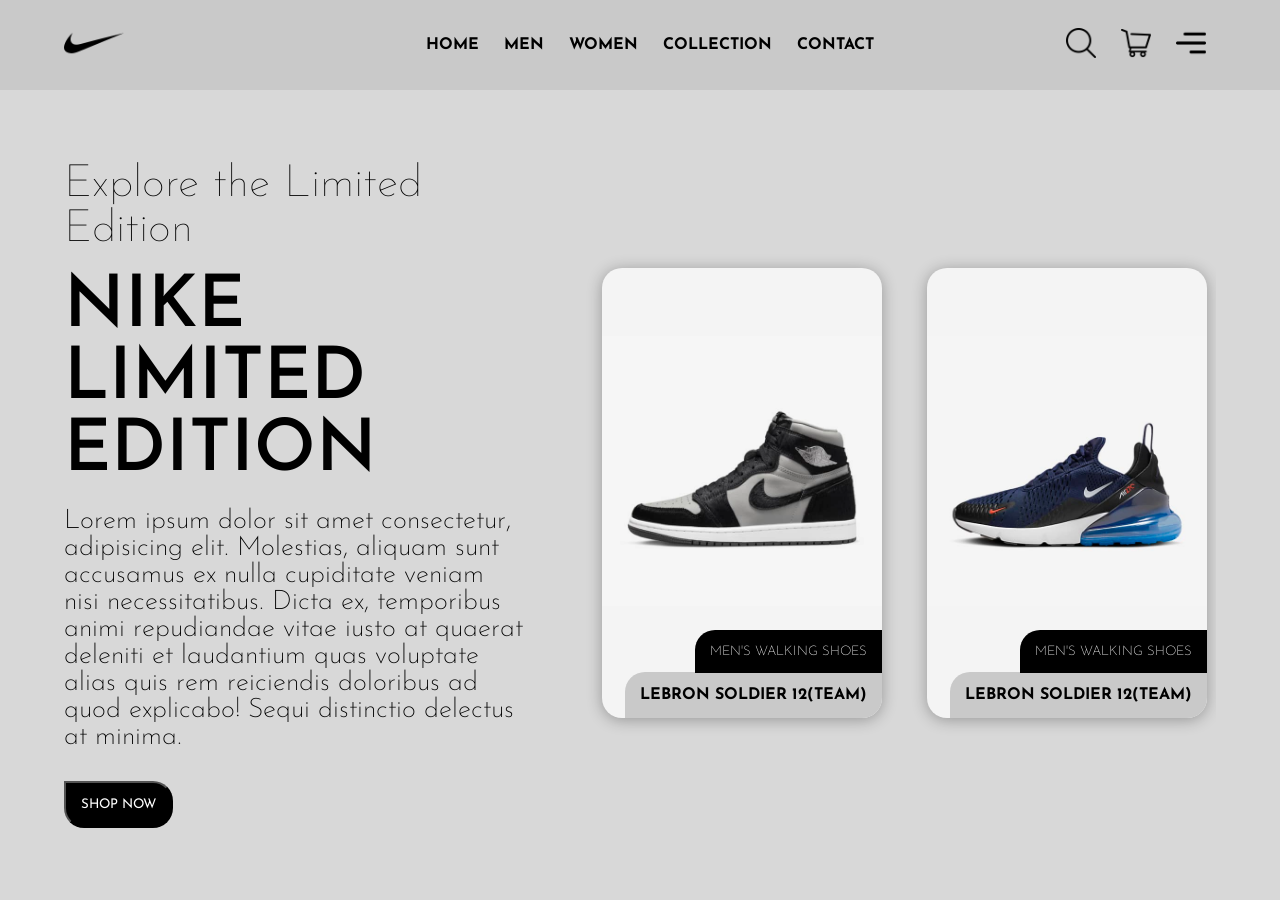
==== index.html @ e87dacc9 "rename" ====
<!DOCTYPE html>
<html lang="en">
<head>
    <meta charset="UTF-8">
    <meta http-equiv="X-UA-Compatible" content="IE=edge">
    <meta name="viewport" content="width=device-width, initial-scale=1.0">
    <title>NIKE | SHOES</title>
    <link rel="stylesheet" href="./style.css">
    <link rel="preconnect" href="https://fonts.googleapis.com"><link rel="preconnect" href="https://fonts.gstatic.com" crossorigin><link href="https://fonts.googleapis.com/css2?family=Josefin+Sans:ital,wght@0,100;0,200;0,500&display=swap" rel="stylesheet">
    <link rel = "icon" href="/src/nike.png" type = "image/x-icon">
</head>
<body>
    <div class="main">

        <div class="nav-container">
            <div class="nav">
                <div class="nikeLogo">
                    <img class="nk" src="./src/nike.png" alt="">
                </div>
                <div class="pages">
                    <a href="#">HOME</a>
                    <a href="#">MEN</a>
                    <a href="#">WOMEN</a>
                    <a href="#">COLLECTION</a>
                    <a href="#">CONTACT</a>
                </div>
                <div class="options">
                    <img class="opt" src="./src/search.png" alt="">
                    <img class="opt" src="./src/cart.png" alt="">
                    <img class="opt" src="./src/menu.png" alt="">
                </div>
            </div>
        </div>
        <div class="content">
            <div class="left">
                <h6 class="t1">Explore the Limited Edition</h6>
                <h1 class="t2">NIKE LIMITED EDITION</h1>
                <h3 class="t3">Lorem ipsum dolor sit amet consectetur, adipisicing elit. Molestias, aliquam sunt accusamus ex nulla cupiditate veniam nisi necessitatibus. Dicta ex, temporibus animi repudiandae vitae iusto at quaerat deleniti et laudantium quas voluptate alias quis rem reiciendis doloribus ad quod explicabo! Sequi distinctio delectus at minima.</h3>
                <button class="shop">
                    SHOP NOW
                </button>
            </div>

            <div class="right">
                <div class="shoe">
                    <img cls="s" src="./src/shoe1.png" alt="">
                    <h4>LeBron Soldier 12(Team)</h4>
                    <h5>Men's Walking Shoes</h5>
                </div>
                <div class="shoe">
                    <img cls="s" src="./src/shoe2.png" alt="">
                    <h4>LeBron Soldier 12(Team)</h4>
                    <h5>Men's Walking Shoes</h5>
                </div>
                <div class="shoe">
                    <img cls="s" src="./src/shoe3.png" alt="">
                    <h4>LeBron Soldier 12(Team)</h4>
                    <h5>Men's Walking Shoes</h5>
                </div>
                <div class="shoe">
                    <img cls="s" src="./src/shoe4.png" alt="">
                    <h4>LeBron Soldier 12(Team)</h4>
                    <h5>Men's Walking Shoes</h5>
                </div>
                <div class="shoe">
                    <img cls="s" src="./src/shoe5.png" alt="">
                    <h4>LeBron Soldier 12(Team)</h4>
                    <h5>Men's Walking Shoes</h5>
                </div>
                <div class="shoe">
                    <img cls="s" src="./src/shoe6.png" alt="">
                    <h4>LeBron Soldier 12(Team)</h4>
                    <h5>Men's Walking Shoes</h5>
                </div>
            </div>
        </div>
    </div>
    
</body>
</html>
---- style.css ----
*{
    margin: 0;
    padding: 0;
    box-sizing: border-box;
    font-family: 'Josefin Sans', sans-serif;
}
html,body{
    /* width: 100%; */
    height: 100%;
    background: rgb(216, 216, 216);
}

.nav-container{
    width: 100%;
    display: flex;
    align-items: center;
    background: rgb(201, 201, 201);
}
.pages{
    display: flex;
    margin: 30px;
    gap: 25px;
    margin-left: 150px;
    
}
a{
    text-decoration: none;
    color: black;
} 
.opt{
    height: 30px;
    margin: 10px;
}
.nk{
    height: 60px;
}

.nav{
    width: 90%;
    min-height: 10vh;
    margin: auto;
    display: flex;
    align-items: center;
    justify-content: space-between;
    font-weight: 700;
}

/* TEXT */
h1{
    font-weight: 600;
    font-size: 8vh;
}
h3{
    font-weight: 200;
    font-size: 3vh;
}
h6{
    font-weight: 100;
    font-size: 5vh;
}


.content{
    height: 90vh;
    width: 90%;
    margin: auto;
    /* padding-top: 100px; */
    display: flex;
    justify-content: space-between;
    align-items: center;
}
.left{
    width: 40%;
    min-height: 50vh;
    position: relative;
}
.right{
    width: 55%;
    min-height: 50vh;
    position: relative;
    /* display: flex; */
    overflow-x:auto;
    white-space: nowrap;
}
.right::-webkit-scrollbar{
    display: none;
}
.t1{
    margin-bottom: 20px;
}
.t2{
    margin-bottom: 20px;
}
.t3{
    margin-bottom: 30px;
}
.shop{
    background: black;
    color: white;
    padding: 15px;
    border-radius: 20px;
    border-top-left-radius: 0px;
}


.shoe{
    height: 450px;
    width: 280px;
    background-color: rgb(244, 244, 244);
    position: relative;
    box-shadow: 0px 2px 15px rgba(0, 0, 0,.3);
    border-radius: 20px;
    margin: 20px;
    display: inline-block;
}
.shoe img{
    height: 60%;
    width: 100%;
    top:15%;
    object-fit:cover;
    position: absolute;
}
.shoe h4{
    position: absolute;
    bottom: 0%;
    right: 0%;
    background:  rgb(201, 201, 201);
    padding: 15px;
    text-transform: uppercase;
    border-top-left-radius: 20px;
    border-bottom-right-radius: 20px;
}
.shoe h5{
    position: absolute;
    font-weight: 200;
    bottom: 10%;
    right: 0%;
    background:  rgb(0, 0, 0);
    color: white;
    padding: 15px;
    text-transform: uppercase;
    border-top-left-radius: 20px;
}
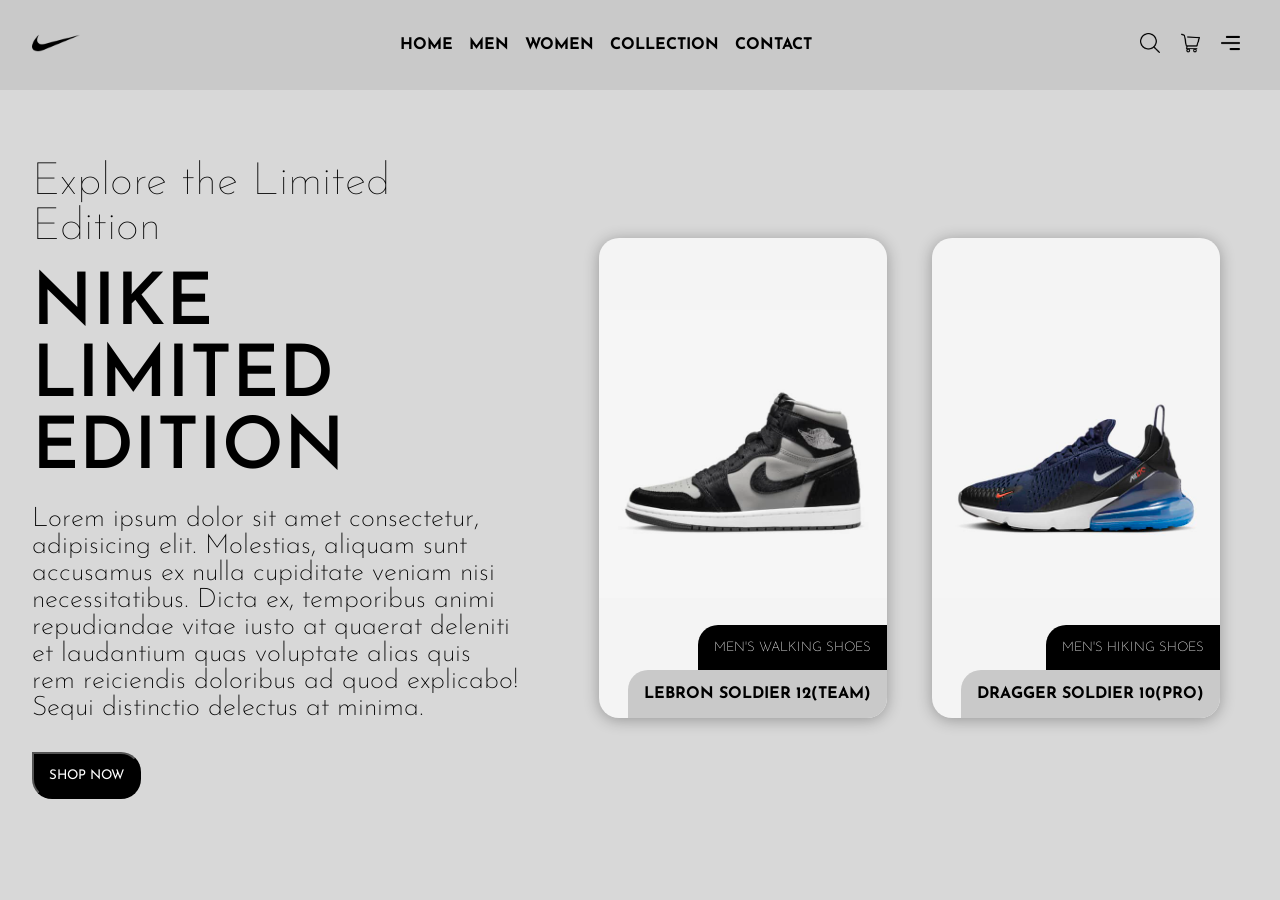
==== commit 7e57fc75: "semi responsive" ====
--- a/index.html
+++ b/index.html
@@ -6,6 +6,7 @@
     <meta name="viewport" content="width=device-width, initial-scale=1.0">
     <title>NIKE | SHOES</title>
     <link rel="stylesheet" href="./style.css">
+    <link rel="stylesheet" href="/stylesRes.css">
     <link rel="preconnect" href="https://fonts.googleapis.com"><link rel="preconnect" href="https://fonts.gstatic.com" crossorigin><link href="https://fonts.googleapis.com/css2?family=Josefin+Sans:ital,wght@0,100;0,200;0,500&display=swap" rel="stylesheet">
     <link rel = "icon" href="/src/nike.png" type = "image/x-icon">
 </head>
@@ -49,32 +50,44 @@
                 </div>
                 <div class="shoe">
                     <img cls="s" src="./src/shoe2.png" alt="">
-                    <h4>LeBron Soldier 12(Team)</h4>
-                    <h5>Men's Walking Shoes</h5>
+                    <h4>Dragger Soldier 10(Pro)</h4>
+                    <h5>Men's Hiking Shoes</h5>
                 </div>
                 <div class="shoe">
                     <img cls="s" src="./src/shoe3.png" alt="">
-                    <h4>LeBron Soldier 12(Team)</h4>
-                    <h5>Men's Walking Shoes</h5>
+                    <h4>LeBron Ultra 12(Team)</h4>
+                    <h5>Men's Running Shoes</h5>
                 </div>
                 <div class="shoe">
                     <img cls="s" src="./src/shoe4.png" alt="">
-                    <h4>LeBron Soldier 12(Team)</h4>
-                    <h5>Men's Walking Shoes</h5>
+                    <h4>LeBron Spider 12(Pro)</h4>
+                    <h5>Men's Party Shoes</h5>
                 </div>
                 <div class="shoe">
                     <img cls="s" src="./src/shoe5.png" alt="">
-                    <h4>LeBron Soldier 12(Team)</h4>
-                    <h5>Men's Walking Shoes</h5>
+                    <h4>Cobra Prada 12(Pro)</h4>
+                    <h5>Men's Sports Shoes</h5>
                 </div>
                 <div class="shoe">
                     <img cls="s" src="./src/shoe6.png" alt="">
-                    <h4>LeBron Soldier 12(Team)</h4>
-                    <h5>Men's Walking Shoes</h5>
+                    <h4>LeBron Speed 12(Team)</h4>
+                    <h5>Men's Jogging Shoes</h5>
                 </div>
             </div>
         </div>
+
+        <div class="foot">
+            <!-- <div class="it"> -->
+                <a href="#">HOME</a>
+                <a href="#">MEN</a>
+                <a href="#">WOMEN</a>
+                <a href="#">COLLECTION</a>
+                <a href="#">CONTACT</a>
+            <!-- </div> -->
+        </div>
+
     </div>
     
 </body>
-</html>+</html>
+
--- a/style.css
+++ b/style.css
@@ -6,43 +6,51 @@
 }
 html,body{
     /* width: 100%; */
-    height: 100%;
+    height: auto;
     background: rgb(216, 216, 216);
-}
-
-.nav-container{
-    width: 100%;
-    display: flex;
-    align-items: center;
-    background: rgb(201, 201, 201);
 }
 .pages{
     display: flex;
-    margin: 30px;
-    gap: 25px;
-    margin-left: 150px;
-    
+    gap: 1rem;    
 }
 a{
     text-decoration: none;
     color: black;
+    font-size: 1rem;
 } 
 .opt{
-    height: 30px;
-    margin: 10px;
+    height: 1.2rem;
+    margin: 0.5rem;
+}
+.options{
+    margin-right: 2rem;
+}
+.pages a:hover {
+    color:rgb(232, 232, 232);
+    animation: pg 0.5s ease;
 }
 .nk{
-    height: 60px;
+    height: 3rem;
+    margin-left: 2rem;
 }
 
+
+.nav-container{
+    width: 100%;
+    position:fixed;
+    display: flex;
+    align-items: center;
+    z-index: 2;
+}
 .nav{
-    width: 90%;
+    width: 100%;
     min-height: 10vh;
     margin: auto;
     display: flex;
     align-items: center;
     justify-content: space-between;
     font-weight: 700;
+    background: rgb(201, 201, 201);
 }
 
 /* TEXT */
@@ -61,10 +69,13 @@
 
 
 .content{
-    height: 90vh;
-    width: 90%;
+    height: auto;
+    /* width: 100%; */
+    z-index: 0;
     margin: auto;
-    /* padding-top: 100px; */
+    margin-left: 2rem;
+    margin-right: 2rem;
+    padding-top: 10rem;
     display: flex;
     justify-content: space-between;
     align-items: center;
@@ -101,11 +112,13 @@
     border-radius: 20px;
     border-top-left-radius: 0px;
 }
-
+.foot{
+    display: none;
+}
 
 .shoe{
-    height: 450px;
-    width: 280px;
+    height: 30rem;
+    width: 18rem;
     background-color: rgb(244, 244, 244);
     position: relative;
     box-shadow: 0px 2px 15px rgba(0, 0, 0,.3);
@@ -125,7 +138,7 @@
     bottom: 0%;
     right: 0%;
     background:  rgb(201, 201, 201);
-    padding: 15px;
+    padding: 1rem;
     text-transform: uppercase;
     border-top-left-radius: 20px;
     border-bottom-right-radius: 20px;
@@ -137,7 +150,16 @@
     right: 0%;
     background:  rgb(0, 0, 0);
     color: white;
-    padding: 15px;
+    padding: 1rem;
     text-transform: uppercase;
     border-top-left-radius: 20px;
-}+}
+
+@keyframes pg{
+    0%{
+        color: black;
+    }
+    100%{
+        color: white;
+    }
+}
--- a/stylesRes.css
+++ b/stylesRes.css
@@ -0,0 +1,46 @@
+@media screen and (max-width: 1024px) {
+    .content{
+        height: auto;
+        width: 100%;
+        /* margin: auto; */
+        /* padding-top: 100px; */
+        display: flex;
+        flex-direction: column;
+        justify-content: space-between;
+        align-items: center;
+        text-align: center;
+    }
+
+    .left{
+        margin: auto;
+    }
+    .right{
+        margin: auto;
+        align-items: center;
+        justify-content: center;
+        min-height: 50vh;
+        overflow-x: visible;
+    }
+    .pages{
+        display: none;
+    }
+
+    .foot{
+        display: flex;
+        /* position: fixed; */
+        z-index: 2;
+        width:100vw;
+        min-height: 5vh;
+        display: flex;
+        align-items: center;
+        justify-content: space-around;
+        font-weight: 700;
+        background: rgb(201, 201, 201);
+    }
+    .foot a{
+        font-size: .5rem;
+    }
+    .shoe{
+        display: flex;
+    }
+}
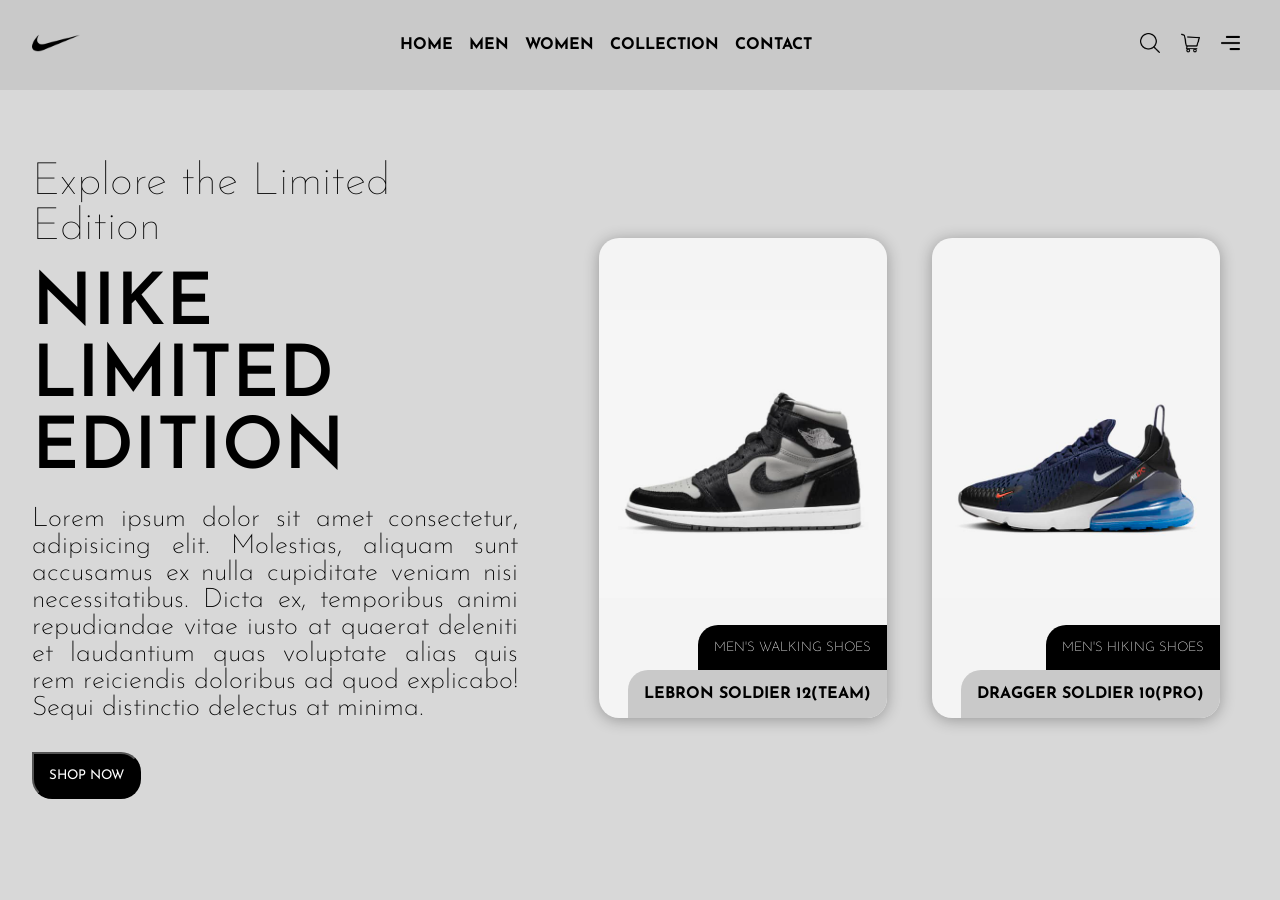
==== commit 094a26b9: "responsive 2.0" ====
--- a/index.html
+++ b/index.html
@@ -6,7 +6,7 @@
     <meta name="viewport" content="width=device-width, initial-scale=1.0">
     <title>NIKE | SHOES</title>
     <link rel="stylesheet" href="./style.css">
-    <link rel="stylesheet" href="/stylesRes.css">
+    <!-- <link rel="stylesheet" href="/stylesRes.css"> -->
     <link rel="preconnect" href="https://fonts.googleapis.com"><link rel="preconnect" href="https://fonts.gstatic.com" crossorigin><link href="https://fonts.googleapis.com/css2?family=Josefin+Sans:ital,wght@0,100;0,200;0,500&display=swap" rel="stylesheet">
     <link rel = "icon" href="/src/nike.png" type = "image/x-icon">
 </head>
--- a/style.css
+++ b/style.css
@@ -71,7 +71,7 @@
 .content{
     height: auto;
     /* width: 100%; */
-    z-index: 0;
+    /* z-index: 0; */
     margin: auto;
     margin-left: 2rem;
     margin-right: 2rem;
@@ -84,6 +84,9 @@
     width: 40%;
     min-height: 50vh;
     position: relative;
+}
+.t3{
+    text-align: justify;
 }
 .right{
     width: 55%;
@@ -163,3 +166,57 @@
         color: white;
     }
 }
+
+
+@media screen and (min-width:240px)and (max-width: 768px) {
+
+    .content{
+        height: auto;
+        width: 100%;
+        display: block;
+        margin-left: 0px;
+        margin-right: 0px;
+        align-items: center;
+        text-align: center;
+    }
+    .t3{
+        padding: 10px 20px;
+        text-align:center;
+        text-align: justify;
+    }
+    .left{
+        margin: auto;
+        width: 100%;
+        display: block;
+        align-items: center;
+    }
+    .right{
+        /* margin: auto; */
+        width: 100%;
+        display: flex;
+        flex-direction: column;
+        align-items: center;
+        overflow-x: visible;
+    }
+    .pages{
+        display: none;
+    }
+    .foot {
+        background: rgb(181, 181, 181);
+        width:100%;
+        display: flex;
+        position:sticky;
+        bottom:0;
+        left:0;
+        justify-content:space-between;
+        padding: 1rem 2rem;
+    }
+    .foot a{
+        /* padding: 10px 20px; */
+        font-size: .6rem;
+        display: flex;
+    }
+    .shoe{
+        display: flex;
+    }
+}
